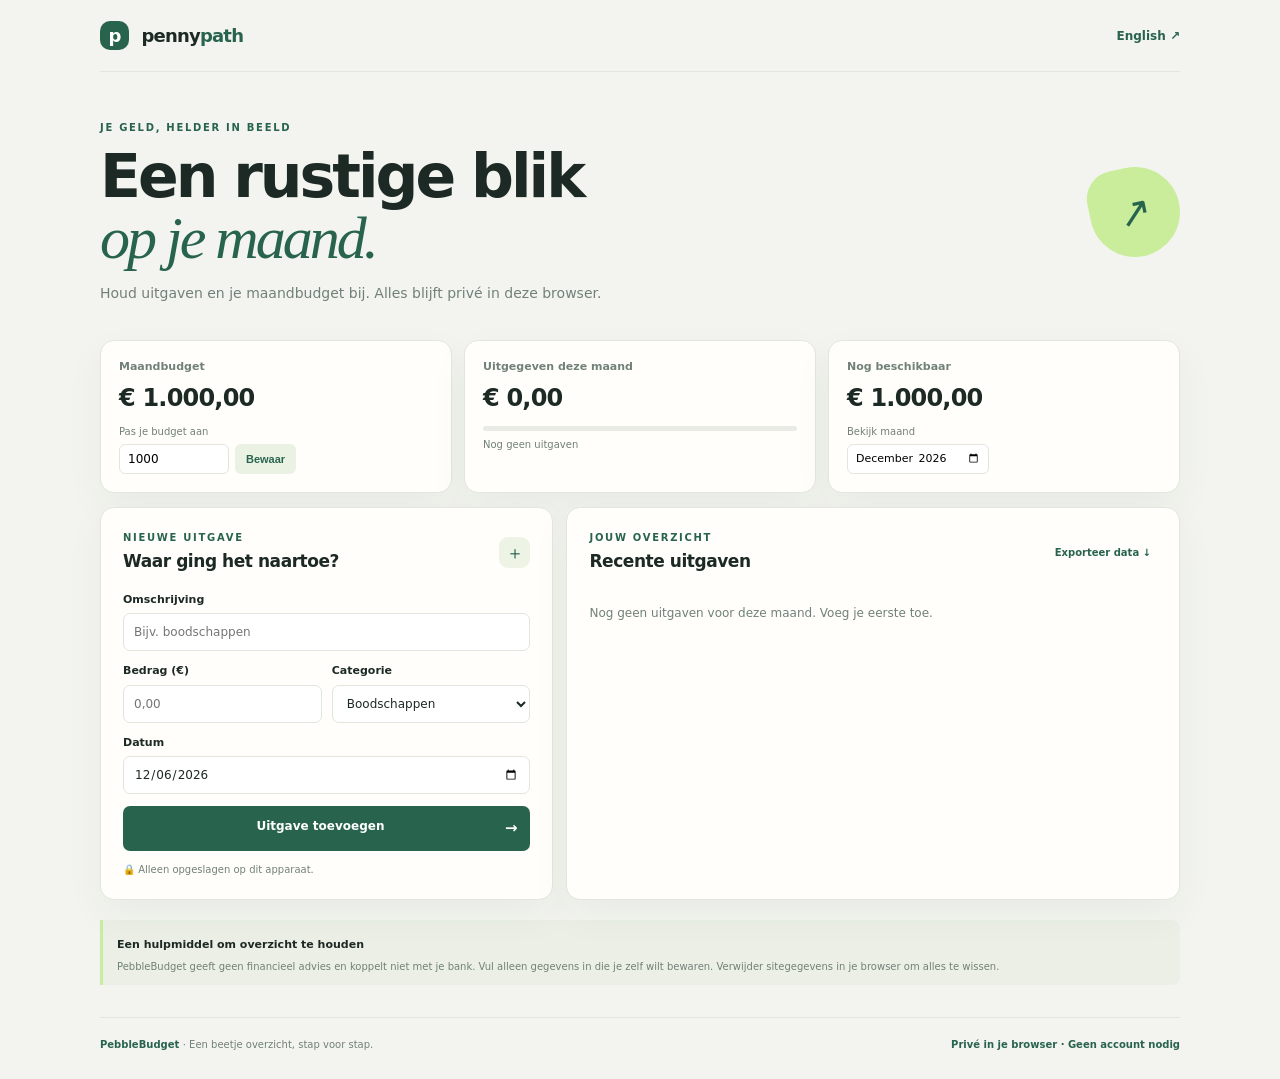
==== index.html @ 4a0b5ceb "Build bilingual local budget planner" ====
<!doctype html><html lang="nl"><head><meta charset="utf-8"><meta name="viewport" content="width=device-width,initial-scale=1"><meta name="description" content="Een eenvoudige budgetplanner die je uitgaven lokaal in je browser bewaart."><title>PebbleBudget — grip op je maand</title><link rel="stylesheet" href="styles.css"><script src="app.js" defer></script></head><body>
<header><a class="brand" href="index.html"><span class="logo">p</span> penny<span>path</span></a><a class="lang" href="en/index.html">English ↗</a></header><main><section class="hero"><div><p class="eyebrow">JE GELD, HELDER IN BEELD</p><h1>Een rustige blik<br><em>op je maand.</em></h1><p class="intro">Houd uitgaven en je maandbudget bij. Alles blijft privé in deze browser.</p></div><div class="hero-art" aria-hidden="true">↗</div></section>
<section class="overview"><article class="stat"><span>Maandbudget</span><strong id="budgetValue">€ 0,00</strong><label for="budgetInput">Pas je budget aan</label><div class="budget-edit"><input id="budgetInput" type="number" min="0" step="10" value="1000" aria-label="Maandbudget in euro"><button id="saveBudget">Bewaar</button></div></article><article class="stat spent"><span>Uitgegeven deze maand</span><strong id="spentValue">€ 0,00</strong><div class="meter"><i id="budgetMeter"></i></div><small id="budgetHint">Nog geen uitgaven</small></article><article class="stat remaining"><span>Nog beschikbaar</span><strong id="remainingValue">€ 0,00</strong><label for="month">Bekijk maand</label><input id="month" type="month"></article></section>
<div class="columns"><section class="panel"><div class="panel-head"><div><p class="eyebrow">NIEUWE UITGAVE</p><h2>Waar ging het naartoe?</h2></div><span class="icon">＋</span></div><form id="expenseForm"><label for="title">Omschrijving</label><input id="title" maxlength="80" required placeholder="Bijv. boodschappen"><div class="form-row"><div><label for="amount">Bedrag (€)</label><input id="amount" type="number" min="0.01" step="0.01" required placeholder="0,00"></div><div><label for="category">Categorie</label><select id="category"><option value="food">Boodschappen</option><option value="home">Wonen</option><option value="travel">Vervoer</option><option value="fun">Vrije tijd</option><option value="other">Overig</option></select></div></div><label for="date">Datum</label><input id="date" type="date" required><button class="primary" type="submit">Uitgave toevoegen <span>→</span></button></form><p class="privacy">🔒 Alleen opgeslagen op dit apparaat.</p></section>
<section class="panel transactions"><div class="panel-head"><div><p class="eyebrow">JOUW OVERZICHT</p><h2>Recente uitgaven</h2></div><button id="export" class="text-button">Exporteer data ↓</button></div><ul id="list" class="list"></ul><p id="empty" class="empty">Nog geen uitgaven voor deze maand. Voeg je eerste toe.</p></section></div>
<section class="note"><strong>Een hulpmiddel om overzicht te houden</strong><p>PebbleBudget geeft geen financieel advies en koppelt niet met je bank. Vul alleen gegevens in die je zelf wilt bewaren. Verwijder sitegegevens in je browser om alles te wissen.</p></section></main><footer><span>PebbleBudget <span>· Een beetje overzicht, stap voor stap.</span></span><span>Privé in je browser · Geen account nodig</span></footer></body></html>
---- styles.css ----
:root{--bg:#f3f4ef;--paper:#fffefa;--ink:#1c2924;--muted:#718078;--green:#28634e;--lime:#c9ed9a;--line:#e2e6dc;--coral:#db765b;--shadow:0 15px 40px #1a39240c}*{box-sizing:border-box}body{margin:0;background:var(--bg);color:var(--ink);font-family:Inter,ui-sans-serif,system-ui,-apple-system,"Segoe UI",sans-serif;line-height:1.5}header,main,footer{width:min(1080px,calc(100% - 40px));margin:auto}header{height:72px;display:flex;align-items:center;justify-content:space-between;border-bottom:1px solid var(--line)}.brand{font-weight:800;letter-spacing:-.8px;text-decoration:none;color:var(--ink);font-size:18px}.brand>span:last-child{color:var(--green)}.logo{display:inline-grid;place-items:center;background:var(--green);color:white;border-radius:10px;width:29px;height:29px;margin-right:7px}.lang{font-size:12px;font-weight:750;color:var(--green);text-decoration:none}.hero{display:flex;align-items:center;justify-content:space-between;padding:48px 0 36px}.eyebrow{font-size:10px;letter-spacing:1.7px;font-weight:850;color:var(--green);margin:0 0 11px}.hero h1{font-size:clamp(39px,6vw,60px);line-height:1.01;letter-spacing:-3px;margin:0}.hero h1 em{font-family:Georgia,serif;color:var(--green);font-weight:400}.intro{font-size:14px;color:var(--muted);margin:15px 0 0}.hero-art{width:90px;height:90px;border-radius:28px 50% 50% 50%;display:grid;place-items:center;background:var(--lime);font-size:40px;color:var(--green);transform:rotate(-12deg)}.overview{display:grid;grid-template-columns:repeat(3,1fr);gap:12px}.stat{border:1px solid var(--line);background:var(--paper);border-radius:14px;padding:18px;box-shadow:var(--shadow);min-height:153px;display:flex;flex-direction:column}.stat>span{font-size:11px;color:var(--muted);font-weight:700}.stat strong{font-size:24px;letter-spacing:-.8px;margin:4px 0 7px}.stat label{font-size:10px;color:var(--muted);margin-top:auto;margin-bottom:5px}.stat input{font:inherit}.budget-edit{display:flex;gap:6px}.budget-edit input{width:110px;border:1px solid var(--line);border-radius:6px;padding:5px 8px;font-size:12px}.budget-edit button{background:#eaf2e3;border:0;border-radius:6px;padding:4px 11px;font-size:11px;font-weight:750;color:var(--green);cursor:pointer}.meter{height:5px;background:#e8ece5;border-radius:9px;overflow:hidden;margin:3px 0 6px}.meter i{display:block;width:0;height:100%;background:var(--green);transition:width .2s}.spent small{font-size:10px;color:var(--muted)}#month{width:max-content;border:1px solid var(--line);border-radius:6px;padding:5px 7px;font-size:11px}.columns{display:grid;grid-template-columns:.85fr 1.15fr;gap:13px;margin-top:14px}.panel{background:var(--paper);border:1px solid var(--line);border-radius:14px;padding:22px;box-shadow:var(--shadow)}.panel-head{display:flex;align-items:center;justify-content:space-between;margin-bottom:17px}.panel-head .eyebrow{margin-bottom:4px}.panel h2{font-size:17px;letter-spacing:-.45px;margin:0}.icon{width:31px;height:31px;display:grid;place-items:center;background:#edf4e6;border-radius:9px;color:var(--green);font-size:18px}form label{display:block;font-size:11px;font-weight:700;margin:0 0 5px}form input,form select{width:100%;height:38px;border:1px solid var(--line);border-radius:7px;padding:0 10px;margin-bottom:12px;background:white;color:var(--ink);font:inherit;font-size:12px}form input:focus,form select:focus,#budgetInput:focus,#month:focus{outline:2px solid #78a58a;outline-offset:1px}.form-row{display:grid;grid-template-columns:1fr 1fr;gap:10px}.primary{width:100%;border:0;border-radius:7px;padding:11px 13px;background:var(--green);color:white;font:inherit;font-size:12px;font-weight:800;cursor:pointer}.primary:hover{background:#1a513d}.primary span{float:right;font-size:15px}.privacy{font-size:10px;color:var(--muted);margin:11px 0 0}.text-button{border:0;background:transparent;color:var(--green);font:inherit;font-size:10px;font-weight:750;cursor:pointer}.list{list-style:none;padding:0;margin:0}.item{display:flex;align-items:center;gap:10px;padding:10px 0;border-top:1px solid var(--line)}.dot{width:31px;height:31px;border-radius:10px;background:#edf4e6;display:grid;place-items:center;flex:none}.item-copy{min-width:0;flex:1}.item-copy strong{display:block;font-size:12px;white-space:nowrap;overflow:hidden;text-overflow:ellipsis}.item-copy small{color:var(--muted);font-size:10px}.amount{font-size:12px;font-weight:800;white-space:nowrap}.delete{border:0;background:transparent;color:#89958d;cursor:pointer;font-size:16px}.delete:hover{color:#b54532}.empty{font-size:12px;color:var(--muted);padding:12px 0}.note{border-left:3px solid var(--lime);padding:11px 14px;margin:20px 0 32px;background:#ebefe6;border-radius:0 8px 8px 0}.note strong{font-size:11px}.note p{font-size:10px;color:var(--muted);margin:4px 0 0}footer{border-top:1px solid var(--line);padding:19px 0 27px;display:flex;justify-content:space-between;color:var(--green);font-size:10px;font-weight:750}footer span span{color:var(--muted);font-weight:400}@media(max-width:720px){header,main,footer{width:calc(100% - 30px)}.hero{padding:36px 0 27px}.hero-art{width:66px;height:66px;font-size:30px;border-radius:22px 50% 50%}.overview{grid-template-columns:1fr 1fr}.remaining{grid-column:span 2;min-height:120px}.columns{grid-template-columns:1fr}.panel{padding:18px}.hero h1{letter-spacing:-2px}}@media(max-width:420px){.overview{grid-template-columns:1fr}.remaining{grid-column:auto}.stat{min-height:128px}footer{gap:9px;flex-direction:column}}
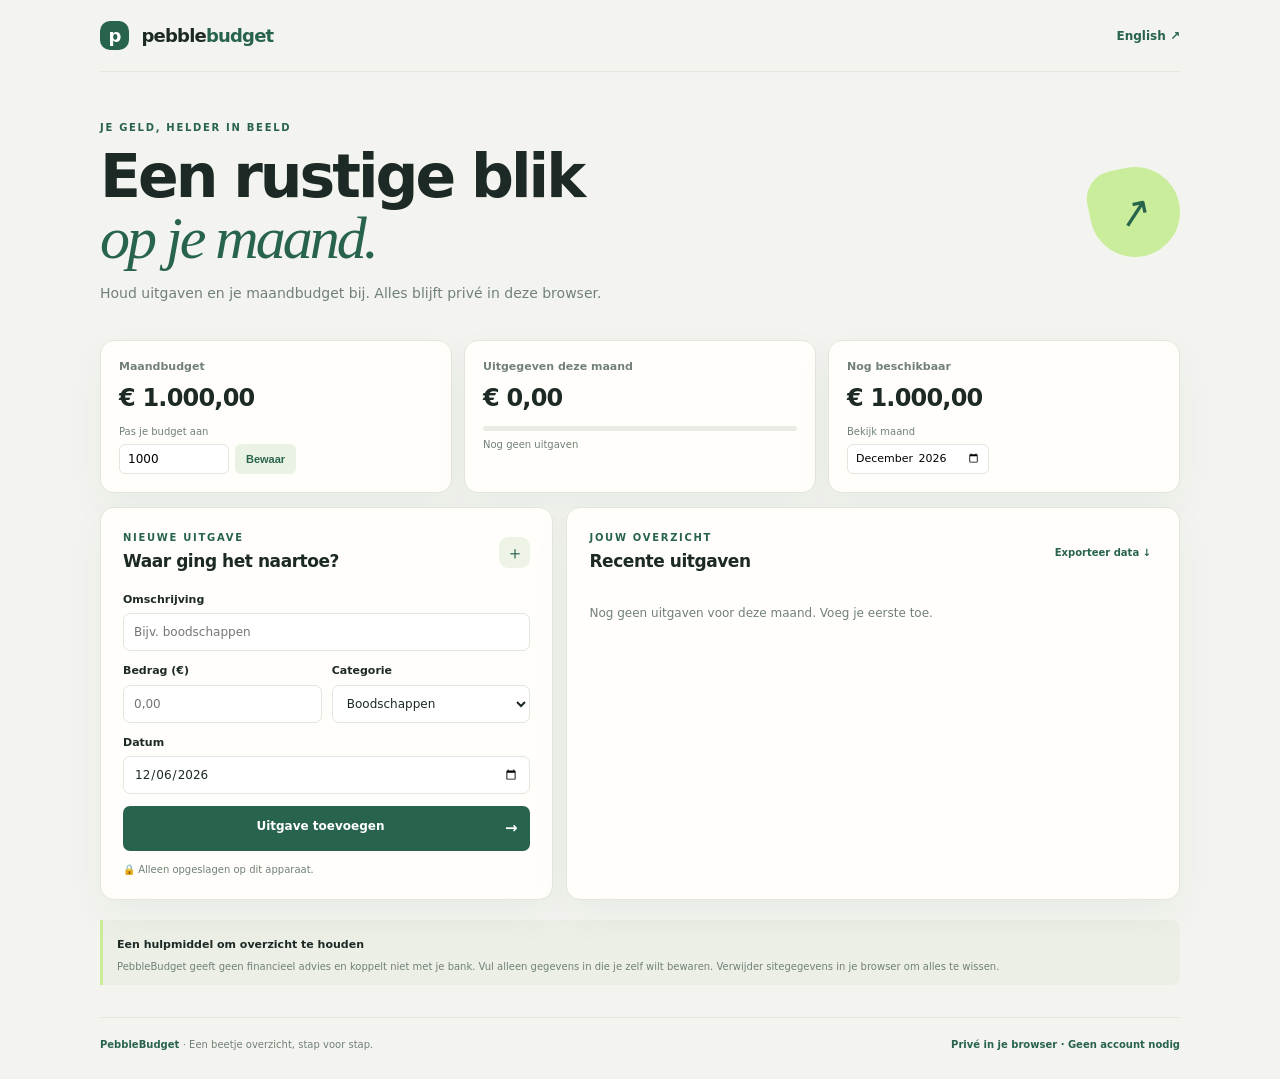
==== commit 8b0ace75: "Polish bilingual README and refresh branding" ====
--- a/index.html
+++ b/index.html
@@ -1,5 +1,5 @@
 <!doctype html><html lang="nl"><head><meta charset="utf-8"><meta name="viewport" content="width=device-width,initial-scale=1"><meta name="description" content="Een eenvoudige budgetplanner die je uitgaven lokaal in je browser bewaart."><title>PebbleBudget — grip op je maand</title><link rel="stylesheet" href="styles.css"><script src="app.js" defer></script></head><body>
-<header><a class="brand" href="index.html"><span class="logo">p</span> penny<span>path</span></a><a class="lang" href="en/index.html">English ↗</a></header><main><section class="hero"><div><p class="eyebrow">JE GELD, HELDER IN BEELD</p><h1>Een rustige blik<br><em>op je maand.</em></h1><p class="intro">Houd uitgaven en je maandbudget bij. Alles blijft privé in deze browser.</p></div><div class="hero-art" aria-hidden="true">↗</div></section>
+<header><a class="brand" href="index.html"><span class="logo">p</span> pebble<span>budget</span></a><a class="lang" href="en/index.html">English ↗</a></header><main><section class="hero"><div><p class="eyebrow">JE GELD, HELDER IN BEELD</p><h1>Een rustige blik<br><em>op je maand.</em></h1><p class="intro">Houd uitgaven en je maandbudget bij. Alles blijft privé in deze browser.</p></div><div class="hero-art" aria-hidden="true">↗</div></section>
 <section class="overview"><article class="stat"><span>Maandbudget</span><strong id="budgetValue">€ 0,00</strong><label for="budgetInput">Pas je budget aan</label><div class="budget-edit"><input id="budgetInput" type="number" min="0" step="10" value="1000" aria-label="Maandbudget in euro"><button id="saveBudget">Bewaar</button></div></article><article class="stat spent"><span>Uitgegeven deze maand</span><strong id="spentValue">€ 0,00</strong><div class="meter"><i id="budgetMeter"></i></div><small id="budgetHint">Nog geen uitgaven</small></article><article class="stat remaining"><span>Nog beschikbaar</span><strong id="remainingValue">€ 0,00</strong><label for="month">Bekijk maand</label><input id="month" type="month"></article></section>
 <div class="columns"><section class="panel"><div class="panel-head"><div><p class="eyebrow">NIEUWE UITGAVE</p><h2>Waar ging het naartoe?</h2></div><span class="icon">＋</span></div><form id="expenseForm"><label for="title">Omschrijving</label><input id="title" maxlength="80" required placeholder="Bijv. boodschappen"><div class="form-row"><div><label for="amount">Bedrag (€)</label><input id="amount" type="number" min="0.01" step="0.01" required placeholder="0,00"></div><div><label for="category">Categorie</label><select id="category"><option value="food">Boodschappen</option><option value="home">Wonen</option><option value="travel">Vervoer</option><option value="fun">Vrije tijd</option><option value="other">Overig</option></select></div></div><label for="date">Datum</label><input id="date" type="date" required><button class="primary" type="submit">Uitgave toevoegen <span>→</span></button></form><p class="privacy">🔒 Alleen opgeslagen op dit apparaat.</p></section>
 <section class="panel transactions"><div class="panel-head"><div><p class="eyebrow">JOUW OVERZICHT</p><h2>Recente uitgaven</h2></div><button id="export" class="text-button">Exporteer data ↓</button></div><ul id="list" class="list"></ul><p id="empty" class="empty">Nog geen uitgaven voor deze maand. Voeg je eerste toe.</p></section></div>
